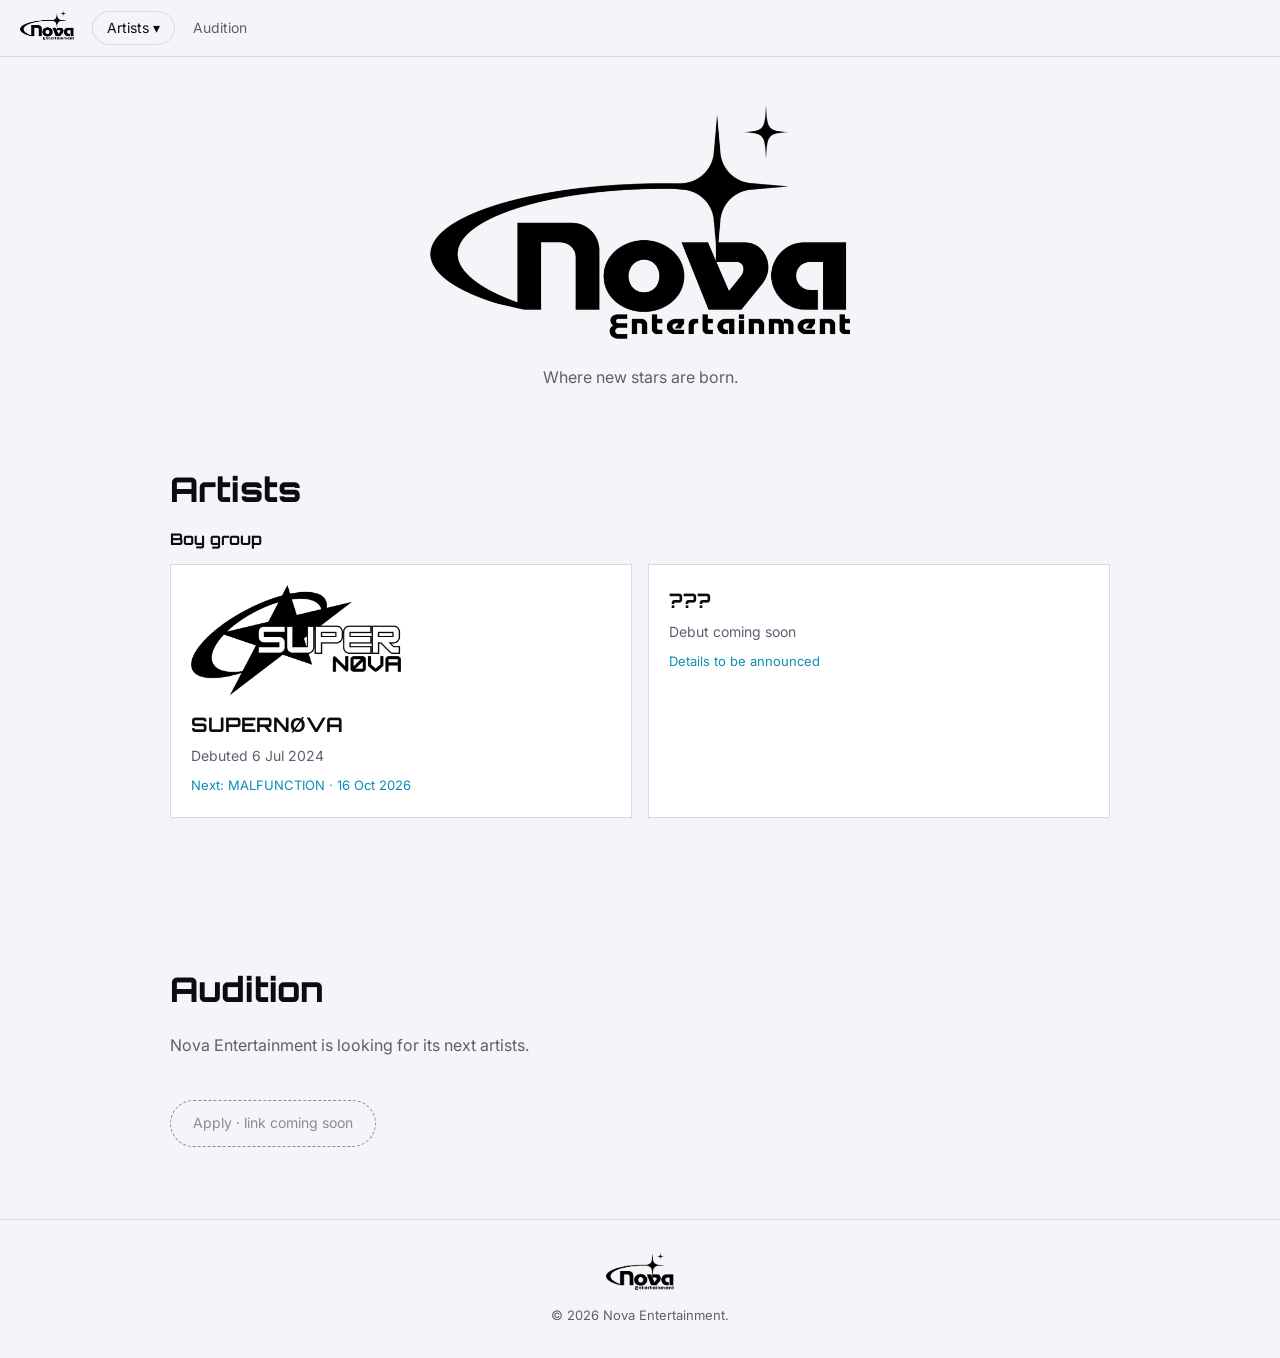
==== index.html @ e03729e9 "Add files via upload" ====
<!DOCTYPE html>
<html lang="en">
<head>
<meta charset="utf-8">
<meta name="viewport" content="width=device-width, initial-scale=1, viewport-fit=cover">
<title>SUPERNØVA · Nova Entertainment</title>
<link rel="stylesheet" href="https://fonts.googleapis.com/css2?family=Orbitron:wght@500;800&family=Inter:wght@400;500;600&display=swap">
<style>
:root{--bg:#050507;--fg:#f2f3f7;--mute:#9a9cab;--line:#23242e;--card:#0d0e14;--a:#8f7bff;--b:#6ee7ff;--logo:none;box-sizing:border-box;padding-top:env(safe-area-inset-top,0px);padding-bottom:env(safe-area-inset-bottom,0px);color-scheme:dark}
@media (prefers-color-scheme:light){:root:not([data-theme="dark"]){--bg:#f4f5f9;--fg:#0b0b12;--mute:#5d5f70;--line:#d6d8e3;--card:#fff;--a:#5b45e6;--b:#0a8fb3;--logo:invert(1);color-scheme:light}}
:root[data-theme="light"]{--bg:#f4f5f9;--fg:#0b0b12;--mute:#5d5f70;--line:#d6d8e3;--card:#fff;--a:#5b45e6;--b:#0a8fb3;--logo:invert(1);color-scheme:light}
:root[data-theme="dark"]{--bg:#050507;--fg:#f2f3f7;--mute:#9a9cab;--line:#23242e;--card:#0d0e14;--logo:none;color-scheme:dark}
html{scroll-padding-top:64px;scroll-behavior:smooth}
*,*::before,*::after{box-sizing:border-box}
body{margin:0;background:var(--bg);color:var(--fg);font:16px/1.6 Inter,system-ui,sans-serif}
a{color:inherit}
.logo{filter:var(--logo)}
h1,h2,h3,.disp{font-family:Orbitron,"Segoe UI",sans-serif;margin:0}
nav{position:sticky;top:0;z-index:5;display:flex;align-items:center;gap:18px;padding:10px 20px;background:color-mix(in srgb,var(--bg) 85%,transparent);backdrop-filter:blur(10px);border-bottom:1px solid var(--line);overflow-x:auto}
nav img{height:30px;flex:none}
nav a{font-size:14px;text-decoration:none;color:var(--mute);white-space:nowrap}
nav a:hover,nav a:focus-visible{color:var(--fg)}
:focus-visible{outline:2px solid var(--b);outline-offset:3px}
section{max-width:980px;margin:0 auto;padding:72px 20px}
.hero{text-align:center;padding-top:48px}
.hero .sn{width:min(420px,78%)}
.tag{color:var(--mute);margin:18px auto 0;max-width:34ch}
.ring{position:relative;width:min(340px,86vw);aspect-ratio:1;margin:36px auto 0;display:grid;place-items:center}
.ring svg{position:absolute;inset:0;width:100%;height:100%;animation:spin 60s linear infinite}
@keyframes spin{to{transform:rotate(360deg)}}
@media (prefers-reduced-motion:reduce){.ring svg{animation:none}}
.ring div{position:relative}
.ring small{display:block;color:var(--mute);font-size:13px}
.ring h2{font-size:22px;font-weight:800;letter-spacing:.04em;margin:2px 0 8px}
.cd{display:flex;gap:10px;justify-content:center;font-family:Orbitron,sans-serif}
.cd span{font-size:26px;font-weight:800;min-width:2ch;text-align:center;font-variant-numeric:tabular-nums}
.cd i{display:block;font:normal 11px Inter,sans-serif;color:var(--mute)}
.ring em{font-style:normal;color:var(--b);font-size:13px}
.btn{display:inline-block;margin-top:26px;padding:11px 22px;border:1px solid var(--fg);border-radius:99px;font-size:14px;text-decoration:none;background:none;color:var(--fg);cursor:pointer}
.btn[aria-disabled=true]{opacity:.45;border-style:dashed;cursor:not-allowed}
h2.t{font-size:clamp(24px,5vw,34px);font-weight:800;margin-bottom:10px}
.lead{color:var(--mute);max-width:60ch}
.core{display:grid;grid-template-columns:repeat(auto-fit,minmax(200px,1fr));gap:1px;background:var(--line);border:1px solid var(--line);margin-top:28px}
.core div{background:var(--bg);padding:16px}
.core b{display:block;margin-bottom:2px}
.core span{color:var(--mute);font-size:14px}
.quote{font-family:Orbitron,sans-serif;font-size:clamp(18px,4vw,26px);margin:36px 0 0;border-left:3px solid var(--a);padding-left:16px}
.tl{display:flex;flex-wrap:wrap;gap:8px 22px;margin-top:26px;color:var(--mute);font-size:14px}
.tl b{color:var(--fg)}
.bar{display:flex;flex-wrap:wrap;gap:12px;align-items:center;justify-content:space-between;margin:22px 0}
.seg{display:inline-flex;border:1px solid var(--line);border-radius:99px;overflow:hidden}
.seg button{font:inherit;font-size:13px;padding:7px 14px;background:none;border:0;color:var(--mute);cursor:pointer}
.seg button[aria-pressed=true]{background:var(--fg);color:var(--bg)}
.mem{display:grid;grid-template-columns:repeat(auto-fill,minmax(280px,1fr));gap:16px}
.m{background:var(--card);border:1px solid var(--line);display:flex;gap:14px;padding:14px}
.m svg,.m img{width:88px;height:88px;flex:none;border-radius:6px;object-fit:cover}
.m h3{font-size:19px;font-weight:800}
.m .nm{color:var(--b);font-size:14px;margin:0}
.m .r{font-size:13px;color:var(--fg);margin:6px 0}
.m p{margin:0;font-size:13px;color:var(--mute);line-height:1.5}
.m .ld{color:var(--a)}
.note{margin-top:16px;font-size:13px;color:var(--mute)}
.dl{display:grid;grid-template-columns:repeat(auto-fill,minmax(240px,1fr));gap:16px;margin-top:26px}
.wrap{position:relative;width:66%;aspect-ratio:1;margin:0 0 16px}
.disc{position:absolute;top:4%;left:4%;width:92%;aspect-ratio:1;border-radius:50%;background:radial-gradient(circle,var(--bg) 0 4%,var(--a) 4% 28%,#0b0b10 28% 30%,transparent 30%),repeating-radial-gradient(circle,#0e0e13 0 2px,#1b1b24 2px 4px);box-shadow:0 2px 10px #0008;transition:transform .6s cubic-bezier(.34,1.56,.64,1)}
.disc::after{content:"";position:absolute;inset:0;border-radius:50%;background:conic-gradient(transparent,rgba(255,255,255,.14),transparent 25%,transparent 50%,rgba(255,255,255,.14),transparent 75%)}
.sleeve{position:absolute;inset:0;z-index:2;padding:0;border:1px solid var(--line);border-radius:4px;overflow:hidden;cursor:pointer;background:linear-gradient(135deg,#15161f,#2a2250);color:#f2f3f7;font:800 15px Orbitron,sans-serif;display:grid;place-items:center;text-align:center;box-shadow:4px 4px 14px #0006}
.sleeve span{padding:10px;overflow-wrap:anywhere}
.sleeve img{width:100%;height:100%;object-fit:cover;display:block}
@media (hover:hover){.wrap:hover .disc{transform:translateX(20%)}}
.wrap:has(.sleeve:active) .disc{transform:translateX(45%) rotate(90deg)}
.wrap.open .disc{transform:translateX(58%) rotate(200deg)}
@media (prefers-reduced-motion:reduce){.disc{transition:none}}
.al{background:var(--card);border:1px solid var(--line);padding:16px 18px}
.al header{display:flex;flex-wrap:wrap;gap:6px 14px;align-items:baseline;justify-content:space-between}
.al h3{font-size:18px}
.al .meta{color:var(--mute);font-size:13px}
.st{font-size:12px;padding:2px 10px;border:1px solid var(--line);border-radius:99px;color:var(--mute)}
.st.soon{border-color:var(--b);color:var(--b)}
.al ol,.al ul{margin:12px 0 0;padding-left:22px;font-size:14px;color:var(--mute)}
.al details{margin-top:10px}
.al summary{cursor:pointer;font-size:14px}
.pv{margin-top:12px;font-size:13px;color:var(--mute);border:1px dashed var(--line);padding:8px 12px;display:inline-block}
.al.next{border-color:var(--a)}
.nx{text-align:center}
.nx p{margin-left:auto;margin-right:auto}
.sub{position:sticky;top:51px;z-index:4;display:flex;gap:6px;padding:8px 20px;background:var(--bg);border-bottom:1px solid var(--line);overflow-x:auto}
.sub[hidden]{display:none}
.sub button{font:inherit;font-size:13px;background:none;border:1px solid var(--line);color:var(--mute);border-radius:99px;padding:5px 14px;cursor:pointer;white-space:nowrap}
.sub button:hover{color:var(--fg);border-color:var(--fg)}
.nb{font:inherit;font-size:14px;background:none;border:1px solid var(--line);border-radius:99px;padding:5px 14px;color:var(--fg);cursor:pointer;white-space:nowrap}
.menu{position:fixed;top:52px;left:16px;z-index:6;background:var(--card);border:1px solid var(--line);padding:10px;min-width:220px}
.menu[hidden]{display:none}
.menu b{display:block;font-size:12px;color:var(--mute);margin:4px 8px}
.menu a{display:block;padding:8px;font-size:14px;text-decoration:none}
.menu a:hover,.menu a:focus-visible{background:var(--line)}
.back{font-size:14px;color:var(--mute);text-decoration:none}
.ap{display:flex;flex-wrap:wrap;gap:20px 28px;align-items:center;margin:20px 0 10px}
.ap .wrap{width:190px;margin:0 120px 0 0}
.lab{font:500 12px Orbitron,sans-serif;letter-spacing:.14em;color:var(--mute);margin:30px 0 10px}
.ttl{border:1px solid var(--a);background:var(--card);padding:22px}
.big{font:800 clamp(28px,7vw,48px)/1.1 Orbitron,sans-serif;overflow-wrap:anywhere}
.clip{margin:16px 0;aspect-ratio:16/5;border:1px dashed var(--line);display:grid;place-items:center;color:var(--mute);font-size:14px}
.clip.has{aspect-ratio:auto;border:0;display:block}.clip audio{width:100%}
.clip video{width:100%;height:100%;object-fit:cover}
.acts{display:flex;gap:10px;align-items:center;flex-wrap:wrap}
.trl{list-style:none;margin:0;padding:0;counter-reset:n}
.trl li{display:flex;align-items:center;gap:12px;padding:12px 4px;border-bottom:1px solid var(--line)}
.trl li::before{counter-increment:n;content:counter(n,decimal-leading-zero);color:var(--mute);font-size:13px;width:24px}
.nm2{flex:1;font-weight:600;overflow-wrap:anywhere}
.pl{width:34px;height:34px;border-radius:50%;border:1px solid var(--fg);background:none;color:var(--fg);cursor:pointer;flex:none}
.pl:disabled{opacity:.4;border-style:dashed;cursor:not-allowed}
.scl{font-size:13px;color:var(--b);white-space:nowrap}
.scl.off{color:var(--mute);opacity:.7}
.bigcover{position:relative;width:min(560px,100%);aspect-ratio:1;margin-top:20px}
.bigcover .sleeve{cursor:default;font-size:clamp(22px,6vw,40px);box-shadow:0 8px 30px #0008}
.ainfo{margin-top:16px}
.pcw{display:flex;align-items:center;gap:8px}
.pcs{display:flex;gap:12px;overflow-x:hidden;scroll-snap-type:x mandatory;flex:1;padding-bottom:6px}
.pc{flex:0 0 min(260px,70%);aspect-ratio:4/5;scroll-snap-align:start;background:var(--card);border:1px dashed var(--line);display:grid;place-items:center;text-align:center;color:var(--mute);font-size:13px;overflow:hidden}
.pc img{width:100%;height:100%;object-fit:cover}
.pn{width:34px;height:34px;border-radius:50%;border:1px solid var(--fg);background:none;color:var(--fg);cursor:pointer;flex:none;font-size:18px;line-height:1}
.ln{margin-top:36px;text-align:center}
main[hidden]{display:none}
.art{display:grid;grid-template-columns:repeat(auto-fit,minmax(260px,1fr));gap:16px}
.ac{display:block;background:var(--card);border:1px solid var(--line);padding:20px;text-decoration:none}
.ac:hover,.ac:focus-visible{border-color:var(--a)}
.ac img{height:110px;width:auto;max-width:100%;object-fit:contain;display:block;margin-bottom:14px}
.ac img.ph{width:100%;height:150px;object-fit:cover;border-radius:4px}
.ac h3{font-size:20px}.ac p{margin:4px 0;color:var(--mute);font-size:14px}.ac span{color:var(--b);font-size:13px}
.gp{display:block;width:100%;max-width:720px;margin:0 auto;border-radius:6px}
footer{border-top:1px solid var(--line);padding:32px 20px;text-align:center;color:var(--mute);font-size:13px}
footer img{height:38px;margin-bottom:10px}
</style>
</head>
<body>
<nav aria-label="Main">
<a href="#/" aria-label="Nova Entertainment home"><img class="logo" src="[data-uri]" alt="Nova Entertainment"></a>
<button type="button" class="nb" id="mb" aria-expanded="false" aria-controls="menu">Artists ▾</button><a href="#/audition">Audition</a>
</nav>
<div class="menu" id="menu" hidden></div>
<div class="sub" id="sub" hidden></div>
<main id="home">
<section class="hero"><img class="logo sn" src="[data-uri]" alt="Nova Entertainment"><p class="tag">Where new stars are born.</p></section>
<section style="padding-top:0"><h2 class="t">Artists</h2>
<h3 class="disp" style="font-size:16px;margin:0 0 12px">Boy group</h3>
<div class="art">
<a class="ac" href="#/supernova"><img class="logo" src="[data-uri]" alt="SUPERNØVA"><h3>SUPERNØVA</h3><p>Debuted 6 Jul 2024</p><span>Next: MALFUNCTION · 16 Oct 2026</span></a>
<a class="ac" href="#/new"><h3>???</h3><p>Debut coming soon</p><span>Details to be announced</span></a>
</div></section>
<section id="audition"><h2 class="t">Audition</h2><p class="lead">Nova Entertainment is looking for its next artists.</p><a class="btn" id="au" aria-disabled="true" role="link">Apply · link coming soon</a></section>
</main>
<main id="p-supernova" hidden>

<section class="hero" id="top">
<img class="logo sn" src="[data-uri]" alt="SUPERNØVA">
<p class="tag">Six different identities, one collective energy.</p>
<div class="ring" role="timer" aria-live="off">
<svg viewBox="0 0 200 200" aria-hidden="true"><ellipse cx="100" cy="100" rx="96" ry="40" transform="rotate(-24 100 100)" fill="none" stroke="var(--a)" stroke-width=".8"/><ellipse cx="100" cy="100" rx="96" ry="40" transform="rotate(36 100 100)" fill="none" stroke="var(--b)" stroke-width=".5" opacity=".6"/><circle cx="14" cy="76" r="3" fill="var(--b)"/><circle cx="188" cy="118" r="2" fill="var(--a)"/></svg>
<div>
<small>2nd Full Album</small>
<h2 class="disp">MALFUNCTION</h2>
<div class="cd" id="cd"><div><span id="d">--</span><i>days</i></div><div><span id="h">--</span><i>hrs</i></div><div><span id="mi">--</span><i>min</i></div><div><span id="s">--</span><i>sec</i></div></div>
<em id="cdn">16 Oct 2026 · 18:00 KST</em>
</div>
</div>
<button type="button" class="btn" data-t="music">See the discography</button>
</section>

<section id="about">
<h2 class="t">SUPERNØVA</h2>
<p class="tl"><span><b>2022</b> Training begins</span><span><b>2023</b> Line-up announced</span><span><b>6 Jul 2024</b> Debut</span></p>
</section>

<section id="members">
<h2 class="t">Members</h2>
<div class="bar">
<span class="lead" style="margin:0">Six members, six backgrounds.</span>
<div class="seg" role="group" aria-label="Name order">
<button type="button" id="o1" aria-pressed="true">Given name first</button>
<button type="button" id="o2" aria-pressed="false">Family name first</button>
</div>
</div>
<div class="mem" id="mem"></div>

</section>

<section id="music">
<h2 class="t">Discography</h2>
<div class="dl" id="dl"></div>
</section>

<section id="nexus" class="nx">
<h2 class="t">SUPERNØVA × Nexus</h2>
<p class="quote" style="border:0;padding:0">Six stars. One Nexus.</p>
<p class="lead" style="margin-top:14px">Nexus is the connection that ties the six members to fans around the world, and it is the name of the fandom.</p>

</section>

</main>
<main id="p-album" hidden><section id="albumbox"></section></main>
<main id="p-new" hidden>
<section class="hero" id="n-top"><h1 class="disp" style="font-size:clamp(34px,9vw,64px)">Coming soon</h1><p class="tag">The next group from Nova Entertainment. Details to be announced.</p></section>
<section id="n-about"><h2 class="t">About</h2><p class="lead">Nothing has been announced yet.</p></section>
<section id="n-members"><h2 class="t">Members</h2><div class="mem" id="mem2"></div></section>
<section id="n-music"><h2 class="t">Discography</h2><div class="dl"><article class="al"><header><h3>TBA</h3><span class="st">TBA</span></header><div class="meta">Debut · Date to be announced</div></article></div></section>
<section id="n-nexus"><h2 class="t">Fandom</h2><p class="lead">Fandom name to be announced.</p></section>
</main>
<footer>
<img class="logo" src="[data-uri]" alt="Nova Entertainment">
<div>© 2026 Nova Entertainment.</div>
</footer>

<script>
const PH='<svg viewBox="0 0 100 100" role="img" aria-label="Photo coming soon"><rect width="100" height="100" fill="#ccc"/><circle cx="50" cy="38" r="18" fill="#2b2b2b"/><path d="M14 100a36 36 0 0172 0z" fill="#2b2b2b"/></svg>';
const M=[
{s:'Sean',a:'Sean Sinclair',b:'Sean Sinclair',r:'Main Vocal',l:1,d:[2000,8,23],o:''},
{s:'Reid',a:'Anran Ichikawa',b:'Ichikawa Anran',r:'Main Vocal',d:[2001,4,17],o:''},
{s:'Zeric',a:'Zeyang Han',b:'Han Zeyang',r:'Main Vocal · Lead Dancer',d:[2004,6,28],o:''},
{s:'Riven',a:'Ruize Han',b:'Han Ruize',r:'Main Vocal',d:[2004,6,28],o:''},
{s:'Ciel',a:'Sebastian Caldwell',b:'Sebastian Caldwell',r:'Main Rapper · Lead Dancer',d:[2005,1,19],o:''},
{s:'Lune',a:'Elliot Kensington',b:'Elliot Kensington',r:'Main Dancer · Lead Rapper',d:[2005,9,12],o:'',mk:1}];
const PIC={Sean:'[data-uri]',Reid:'[data-uri]',Zeric:'[data-uri]',Riven:'[data-uri]',Ciel:'[data-uri]',Lune:'[data-uri]'};
const MO=['Jan','Feb','Mar','Apr','May','Jun','Jul','Aug','Sep','Oct','Nov','Dec'];
let fam=false;
function age(d){const n=new Date();let y=n.getFullYear()-d[0];if(n.getMonth()+1<d[1]||(n.getMonth()+1==d[1]&&n.getDate()<d[2]))y--;return y}
function rm(){document.getElementById('mem').innerHTML=M.map(m=>`<article class="m">${PIC[m.s]?`<img src="${PIC[m.s]}" alt="${m.s}">`:PH}<div><h3>${m.s}</h3><p class="nm">${fam?m.b:m.a}</p><p class="r">${m.r}${m.l?' <span class="ld">· Leader</span>':''}</p><p>${m.d[2]} ${MO[m.d[1]-1]} ${m.d[0]} · age ${age(m.d)}${m.o?'<br>'+m.o:''}</p></div></article>`).join('')}
function so(f){fam=f;o1.setAttribute('aria-pressed',!f);o2.setAttribute('aria-pressed',f);rm()}
mem2.innerHTML=Array(5).fill(`<article class="m">${PH}<div><h3>???</h3><p class="nm">???</p><p class="r">???</p><p>???<br>???</p></div></article>`).join('');
const AUD='';if(AUD){au.href=AUD;au.removeAttribute('aria-disabled');au.removeAttribute('role');au.textContent='Apply for audition'}
o1.onclick=()=>so(false);o2.onclick=()=>so(true);rm();

const TRK=[];const tr=s=>s.map(n=>{const o={n,a:'',y:'',i:TRK.length};TRK.push(o);return o});
/* To add media: set a:'audio url' and y:'youtube url' on an album (Listening now button); clip:'video url' on an album; ph:['image',...] photo concepts on an album; c:'cover image' on an album */
const D=[
{id:'supernova',n:'SUPERNOVA',y:'https://on.soundcloud.com/wZviM9oEmd4pYz7s3x',t:'Debut Full Album',dt:'6 Jul 2024',s:'Released',title:'DEAD AIR',clip:'',k:tr(['DEAD AIR','CALL ME FROM MARS','SIXTH SENSE',"DON'T REPLY",'PARALLEL','LAST MESSAGE','BEFORE SUNRISE','SUPERNOVA'])},
{id:'valentine',y:'https://on.soundcloud.com/3WfFcHfCwSGemlPYu0',n:'BE MY VALENTINE',t:'Single Album',dt:'14 Feb 2025',s:'Released',title:'LOWKEY',clip:'',k:tr(['LOWKEY','TOO CLOSE'])},
{id:'afterglow',n:'AFTERGLOW',t:'Mini Album',dt:'6 Jul 2025',s:'Released',title:'AFTERGLOW',clip:'',k:tr(['AFTERGLOW','ONE YEAR LATER','ORBIT ME','NIGHT DRIVE','NEXUS','STILL HERE','SIX STAR'])},
{id:'snowfall',y:'https://on.soundcloud.com/naVlORj0ozksUSIWrL',n:'SNOWFALL',t:'Christmas Single',dt:'19 Dec 2025',s:'Released',title:'SNOWFALL',clip:'',k:tr(['SNOWFALL'])},
{id:'malfunction',n:'MALFUNCTION',t:'2nd Full Album · 12 tracks',dt:'16 Oct 2026',s:'Coming soon',soon:1}];
D[0].k[0].a='[data-uri]';D[1].k[0].a='[data-uri]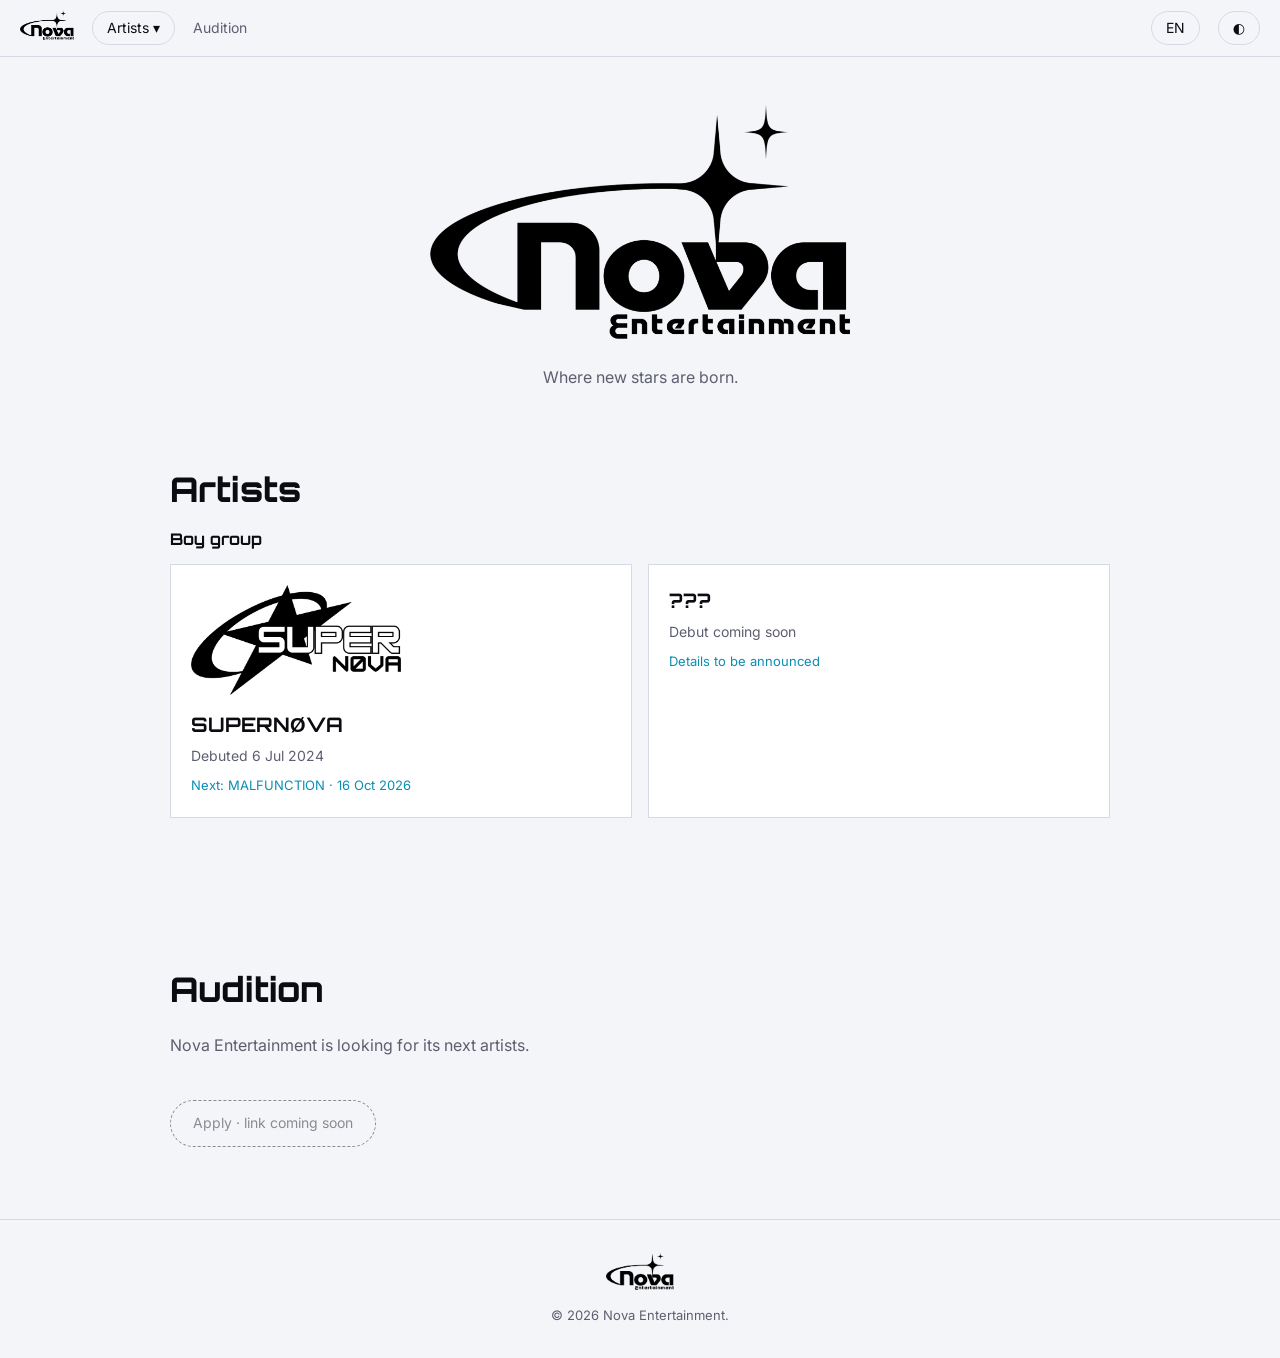
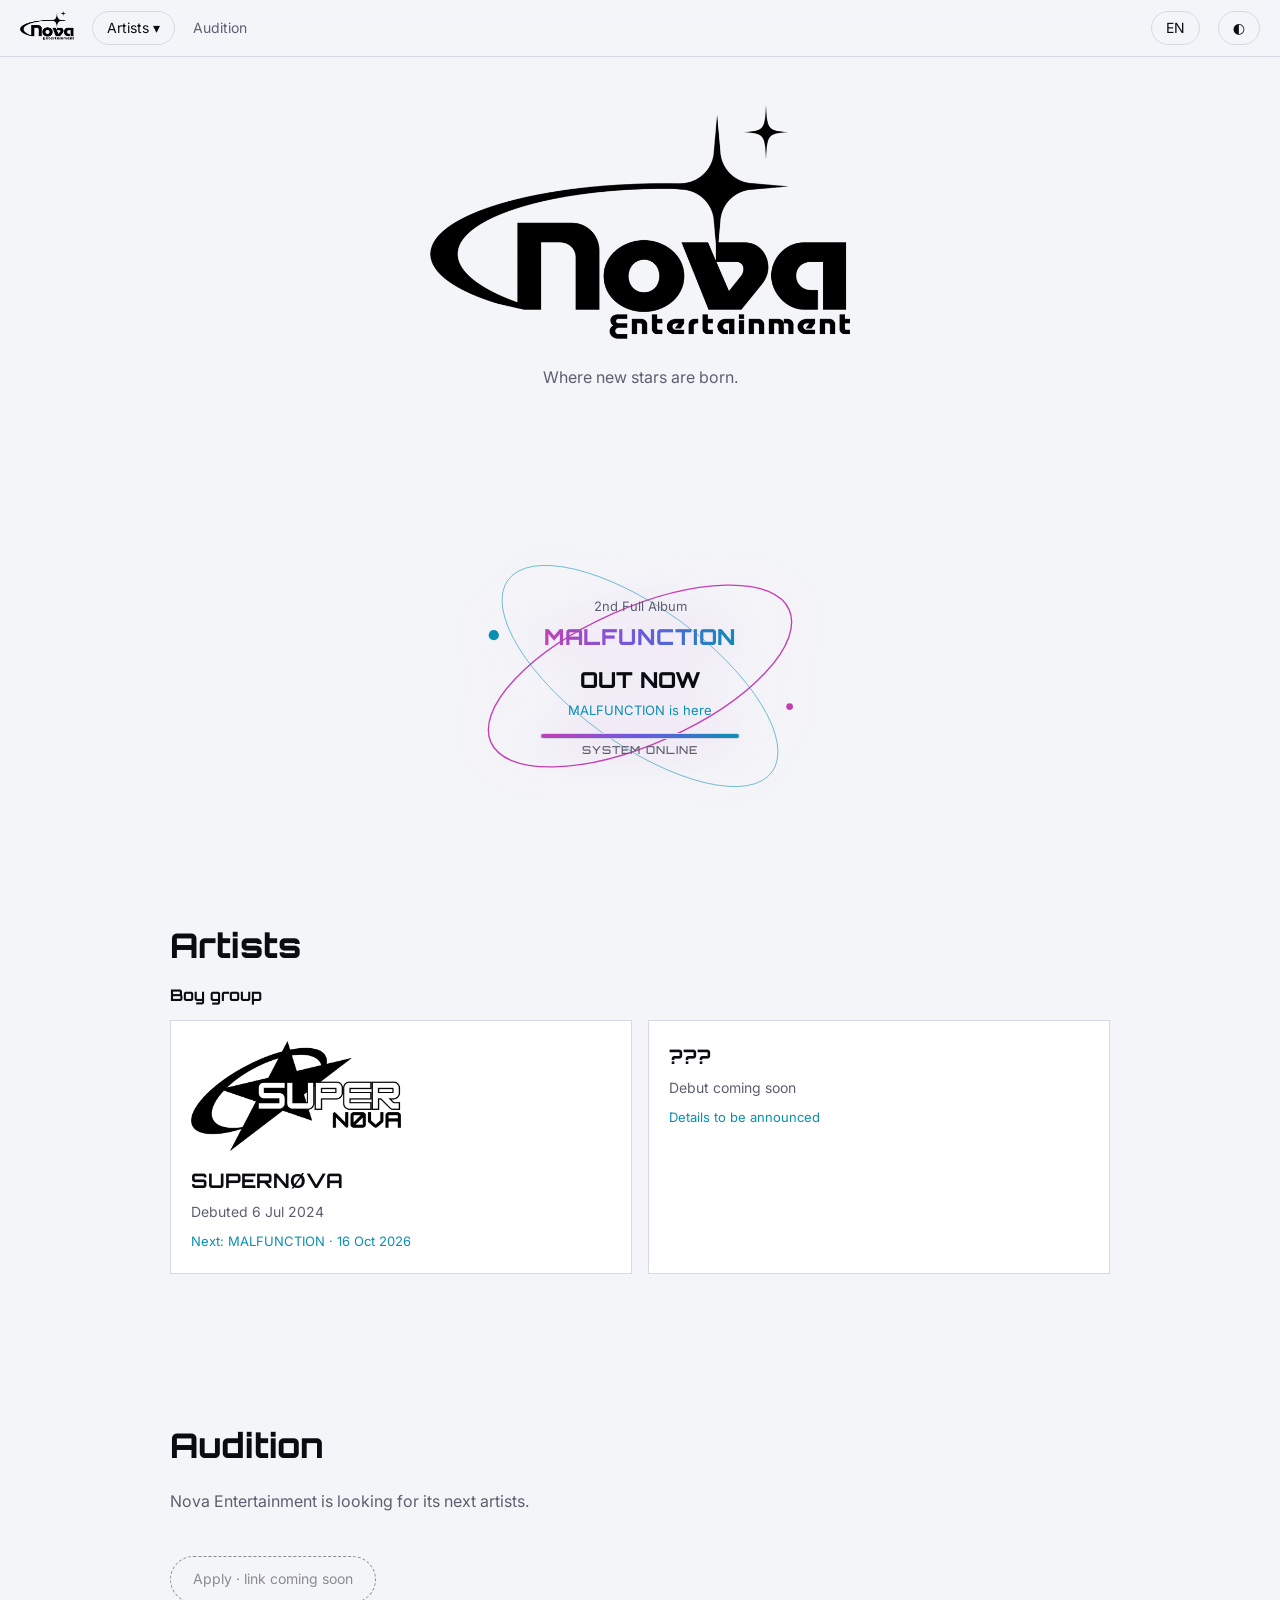
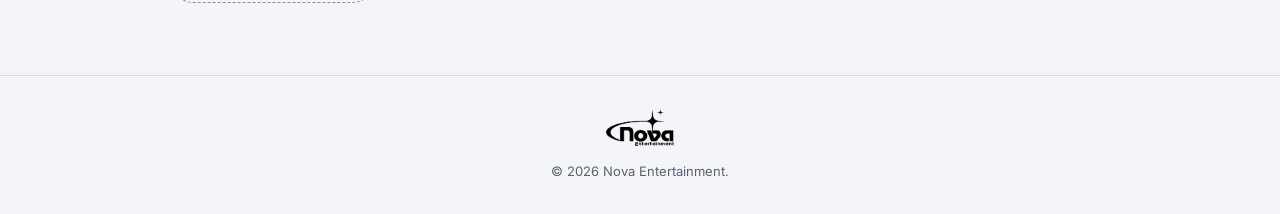
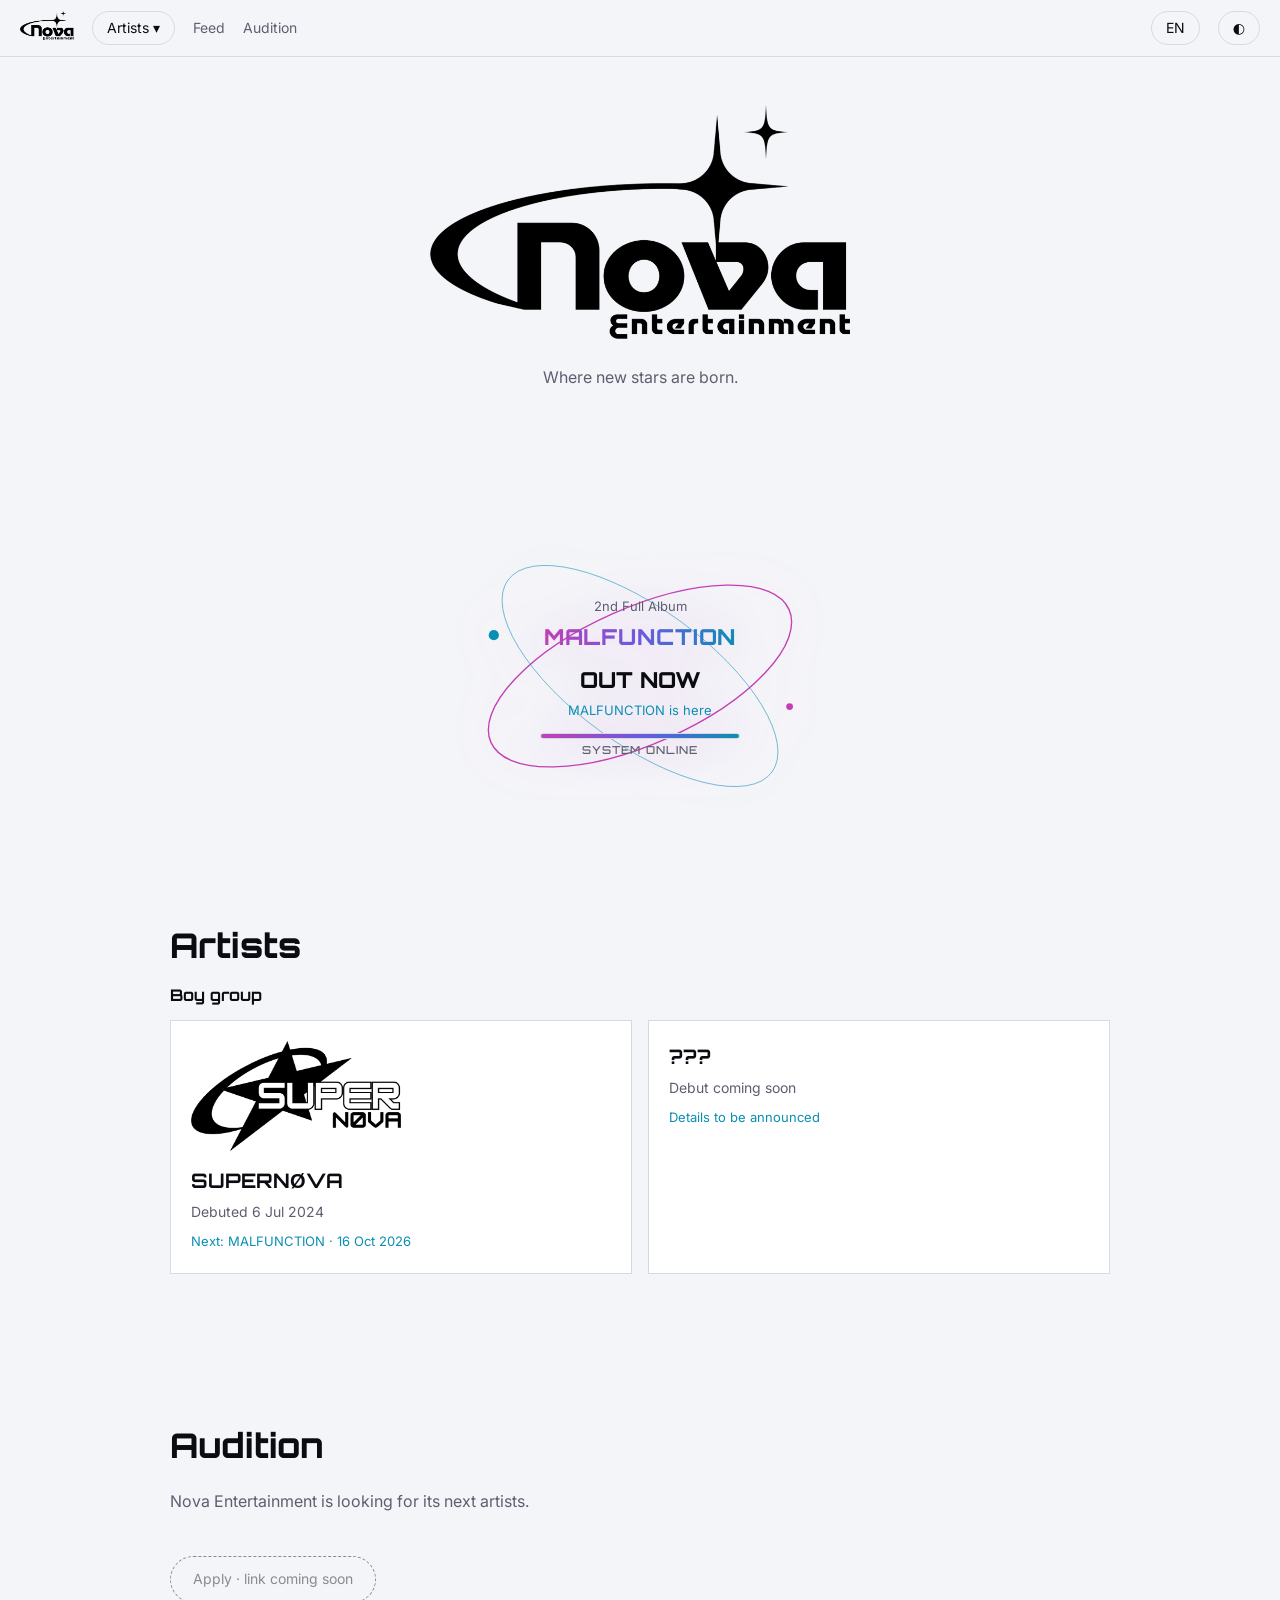
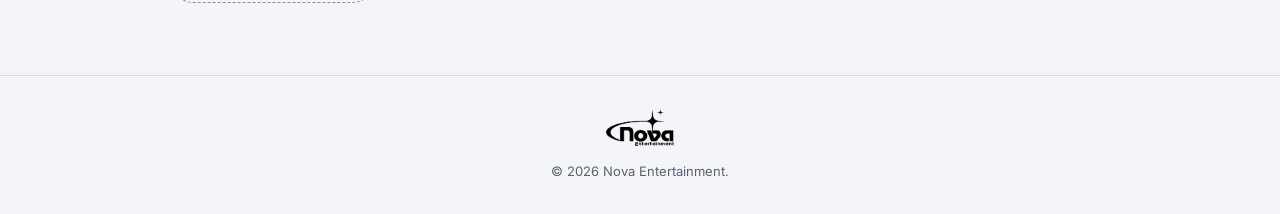
